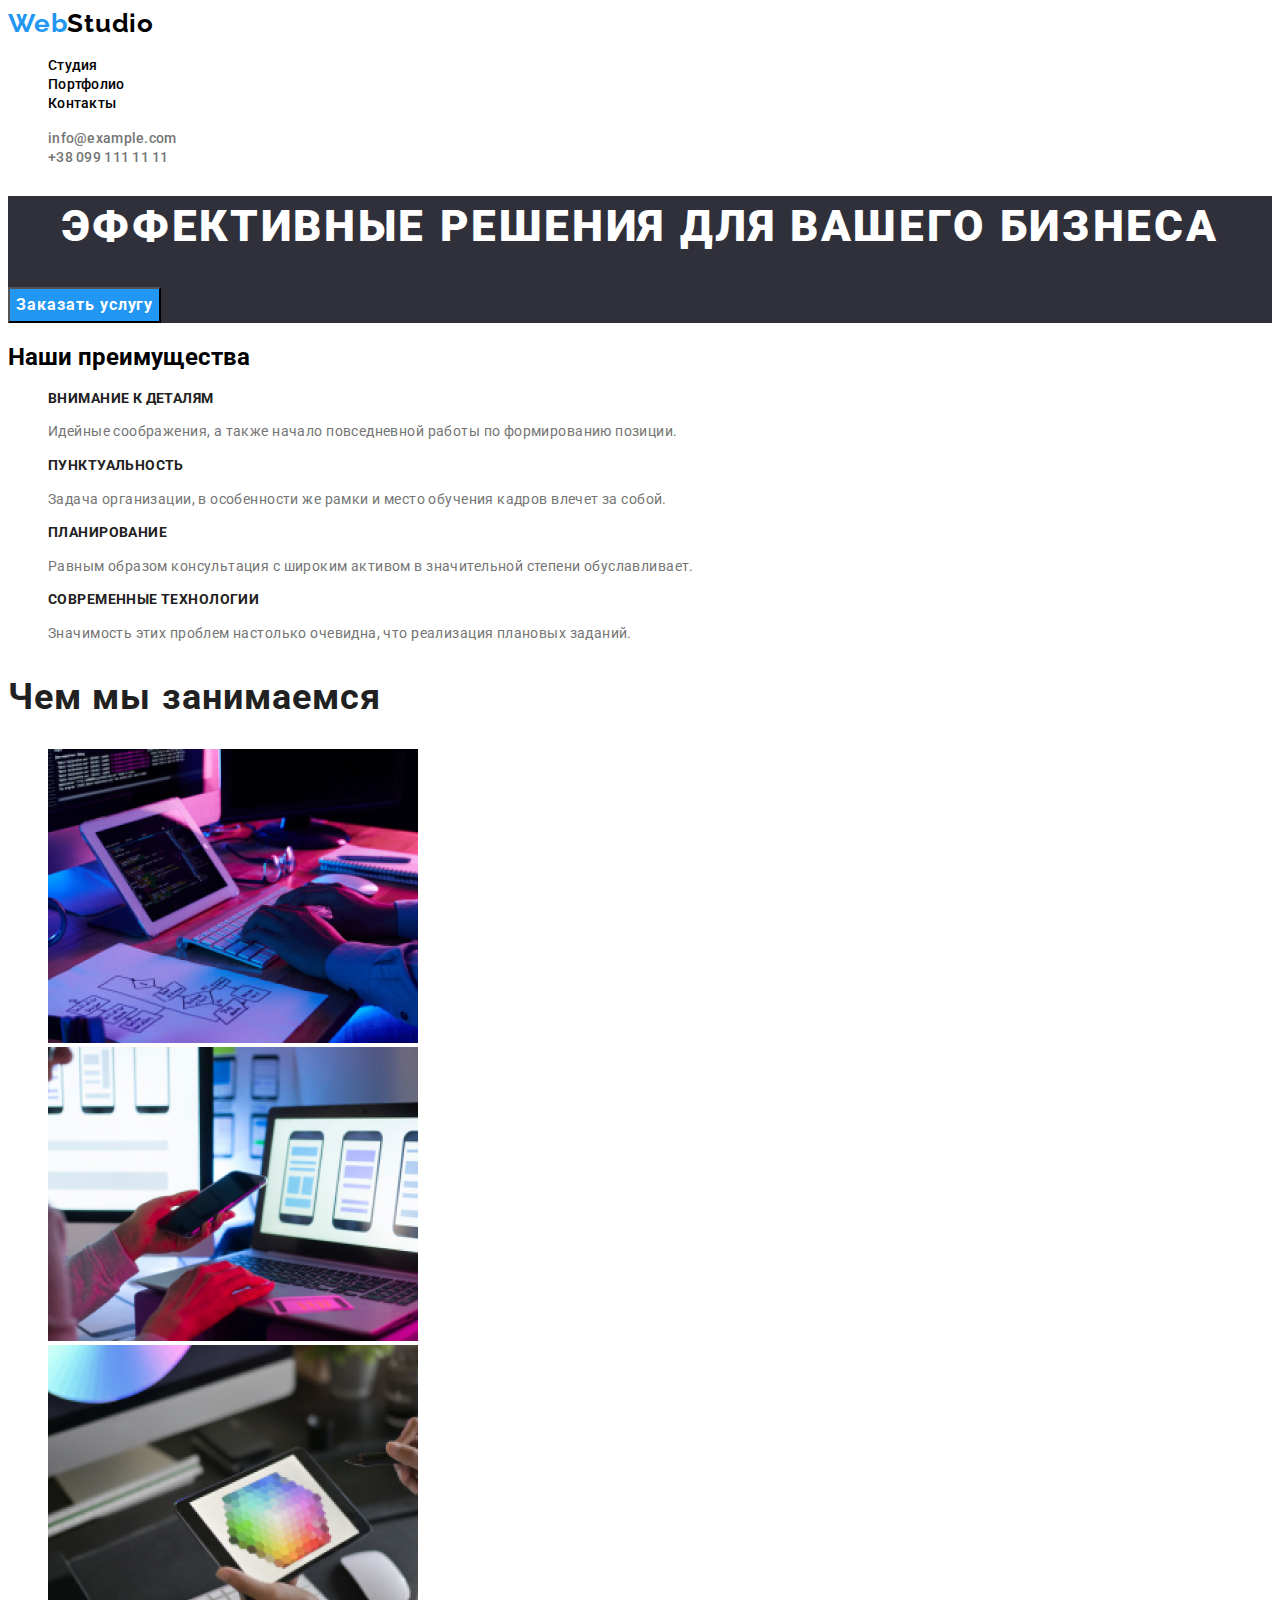
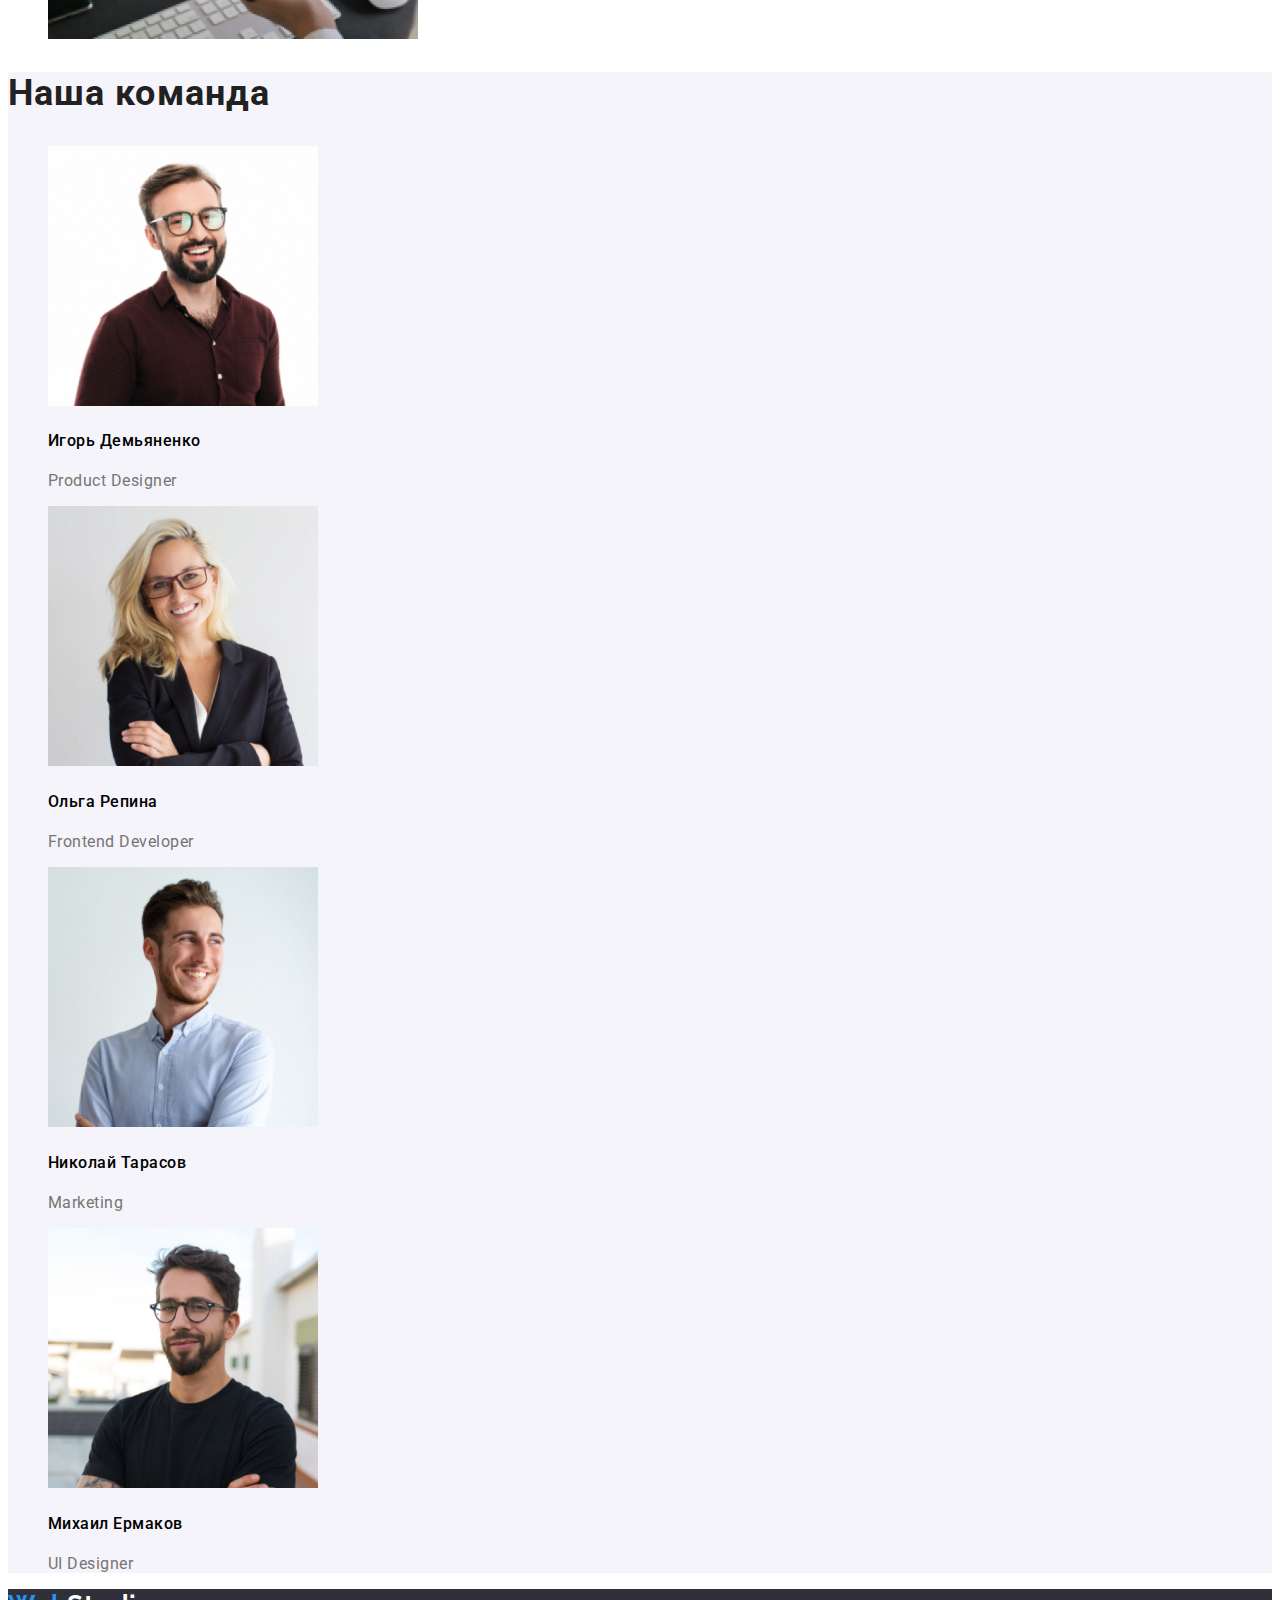
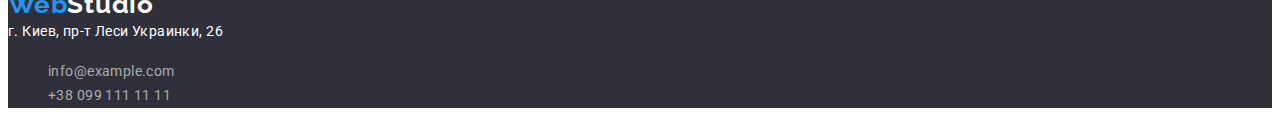
==== index.html @ 36c5eaf5 "Копирует файлы" ====
<!DOCTYPE html>
<html lang="ru">
  <head>
    <meta charset="UTF-8" />
    <meta name="viewport" content="width=device-width, initial-scale=1.0" />
    <title>WebStudio</title>
    <link href="https://fonts.googleapis.com/css2?family=Raleway:wght@700&family=Roboto:wght@400;500;700;900&display=swap" rel="stylesheet" />
    <link href="./css/styles.css" rel="stylesheet" />
  </head>
  <body>
    <header class="header">
      <nav class="nav">
        <a href="./index.html" class="logolink wite-background"><span class="logo-web">Web</span>Studio</a>
        <ul class="list">
          <li>
            <a href="./index.html" class="link nav-link">Студия</a>
          </li>
          <li>
            <a href="./portfolio.html" class="link nav-link">Портфолио</a>
          </li>
          <li>
            <a href="./index.html" class="link nav-link">Контакты</a>
          </li>
        </ul>
      </nav>
      <ul class="list">
        <li><a href="mailto:info@example.com" class="link contact-link">info@example.com</a></li>
        <li><a href="tel:+380991111111" class="link contact-link">+38 099 111 11 11</a></li>
      </ul>
    </header>
    <main>
      <!--Герой-->
      <section class="hero">
        <h1 class="hero-title">Эффективные решения для вашего бизнеса</h1>
        <button class="hero-button">Заказать услугу</button>
      </section>
      <!--Наши преимущества-->
      <section class="advantage">
        <h2>Наши преимущества</h2>
        <ul class="list">
          <li>
            <h3 class="advantage-title">Внимание к деталям</h3>
            <p class="advantage-text">Идейные соображения, а также начало повседневной работы по формированию позиции.</p>
          </li>
          <li>
            <h3 class="advantage-title">Пунктуальность</h3>
            <p class="advantage-text">Задача организации, в особенности же рамки и место обучения кадров влечет за собой.</p>
          </li>
          <li>
            <h3 class="advantage-title">Планирование</h3>
            <p class="advantage-text">Равным образом консультация с широким активом в значительной степени обуславливает.</p>
          </li>
          <li>
            <h3 class="advantage-title">Современные технологии</h3>
            <p class="advantage-text">Значимость этих проблем настолько очевидна, что реализация плановых заданий.</p>
          </li>
        </ul>
      </section>
      <!--Чем мы занимаемся-->
      <section class="our-work">
        <h2 class="our-work-title">Чем мы занимаемся</h2>
        <ul class="list">
          <li>
            <img src="./images/1.jpg" alt="Разрабатывают веб дизан для компьютеров" width="370" height="294" />
          </li>
          <li>
            <img src="./images/2.jpg" alt="Разрабатывают веб дизан для мобильных" width="370" height="294" />
          </li>
          <li>
            <img src="./images/3.jpg" alt="Разрабатывают веб дизан для планшетов" width="370" height="294" />
          </li>
        </ul>
      </section>
      <!--Наша команда-->
      <section class="team">
        <h2 class="team-title">Наша команда</h2>
        <ul class="list">
          <li>
            <img src="./images/21.jpg" alt="фото Игоря Демьяненко" width="270" height="260" />
            <h4 class="team-member">Игорь Демьяненко</h4>
            <p class="profession">Product Designer</p>
          </li>
          <li>
            <img src="./images/22.jpg" alt="фото Ольги Репиной" width="270" height="260" />
            <h4 class="team-member">Ольга Репина</h4>
            <p class="profession">Frontend Developer</p>
          </li>
          <li>
            <img src="./images/23.jpg" alt="фото Николая Тарасова" width="270" height="260" />
            <h4 class="team-member">Николай Тарасов</h4>
            <p class="profession">Marketing</p>
          </li>
          <li>
            <img src="./images/24.jpg" alt="фото Михаила Ермакова" width="270" height="260" />
            <h4 class="team-member">Михаил Ермаков</h4>
            <p class="profession">UI Designer</p>
          </li>
        </ul>
      </section>
    </main>
    <footer class="footer">
      <a href="./index.html" class="logolink black-background"><span class="logo-web">Web</span>Studio</a>
      <address class="adress">г. Киев, пр-т Леси Украинки, 26</address>
      <ul class="list">
        <li><a href="mailto:info@example.com" class="mail link">info@example.com</a></li>
        <li><a href="tel:+380991111111" class="phone link">+38 099 111 11 11</a></li>
      </ul>
    </footer>
  </body>
</html>
---- css/styles.css ----
/*
Основной текст цвет p #757575
Цвет заголовков серый h  #212121 
Цвет в футтере rgba(255, 255, 255, 0.6) , белый #FFFFFF;
Голубой #2196F3
Черный #000000
color: var(--xxx-text-color)
line-height = (line-height / font-size);

элемент кнопка и адресс имеют каакие-то свои стили?
*/

:root {
  --main-text-color: #757575;
  --heading-text-color: #212121;
  --footer-contacts-color: rgba(255, 255, 255, 0.6);
  --white-color: #ffffff;
  --black-color: #000000;
  --blue-color: #2196f3;
}

body {
  font-family: "Roboto", sans-serif;
  background-color: var(--white-color);
  font-style: normal;
}

.logolink {
  color: var(--black-color);
  font-family: "Raleway", sans-serif;
  font-weight: 700;
  font-size: 26px;
  line-height: 1.2;
  letter-spacing: 0.03em;
  text-decoration: none;
}

.black-background {
  color: var(--white-color);
}

.logo-web {
  color: var(--blue-color);
}

.link {
  text-decoration: none;
}

.nav-link {
  font-size: 14px;
  color: var(--black-color);
  font-weight: 500;
  line-height: 1.1;
  letter-spacing: 0.02em;
}

.nav-link:hover,
.nav-link:focus {
  color: var(--blue-color);
}

.list {
  list-style: none;
}

.contact-link {
  font-size: 14px;
  font-weight: 500;
  line-height: 1.1;
  letter-spacing: 0.02em;
  color: var(--main-text-color);
}

.contact-link:hover,
.contact-link:focus {
  color: var(--blue-color);
}
.hero-title {
  font-weight: 900;
  font-size: 44px;
  line-height: 1.4;
  color: var(--white-color);
  text-align: center;
  letter-spacing: 0.06em;
  text-transform: uppercase;
}
.hero {
  background-color: #2f303a;
}

.hero-button {
  font-family: "Roboto", sans-serif;
  color: var(--white-color);
  background-color: var(--blue-color);
  font-weight: 700;
  font-size: 16px;
  line-height: 1.9;
  text-align: center;
  letter-spacing: 0.06em;
}

.advantage-title {
  color: var(--heading-text-color);
  font-weight: 700;
  font-size: 14px;
  line-height: 1.1;
  letter-spacing: 0.03em;
  text-transform: uppercase;
}

.advantage-text {
  font-weight: 400;
  color: var(--main-text-color);
  font-size: 14px;
  line-height: 1.7;
  letter-spacing: 0.03em;
}

.our-work-title,
.team-title {
  color: var(--heading-text-color);
  font-weight: 700;
  font-size: 36px;
  line-height: 1.2;
  letter-spacing: 0.03em;
}

.team {
  background-color: #f5f4fa;
}

.team-member {
  color: var(--black-color);
  font-weight: 500;
  font-size: 16px;
  line-height: 1.2;
  letter-spacing: 0.03em;
}
.profession {
  color: var(--main-text-color);
  font-weight: 400;
  font-size: 16px;
  line-height: 1.2;
  letter-spacing: 0.03em;
}

.footer {
  background-color: #2f303a;
}

.adress {
  color: var(--white-color);
  font-weight: 400;
  font-size: 14px;
  line-height: 1.7;
  letter-spacing: 0.03em;
  font-style: normal;
}

.mail,
.phone {
  color: var(--footer-contacts-color);
  font-weight: 400;
  font-size: 14px;
  line-height: 1.7;
  letter-spacing: 0.03em;
}

.categories-button {
  font-family: "Roboto", sans-serif;
  font-weight: 500;
  font-size: 16px;
  line-height: 1.6;
  letter-spacing: 0.03em;
  color: var(--heading-text-color);
  background-color: #f5f4fa;
}
.categories-button:hover,
.categories-button:focus {
  color: var(--white-color);
  background-color: var(--blue-color);
}

.category-title {
  color: var(--heading-text-color);
  font-weight: 700;
  font-size: 18px;
  line-height: 2;
  letter-spacing: 0.06em;
}

.category {
  color: var(--main-text-color);
  font-weight: 400;
  font-size: 16px;
  line-height: 1.8;
  letter-spacing: 0.03em;
}
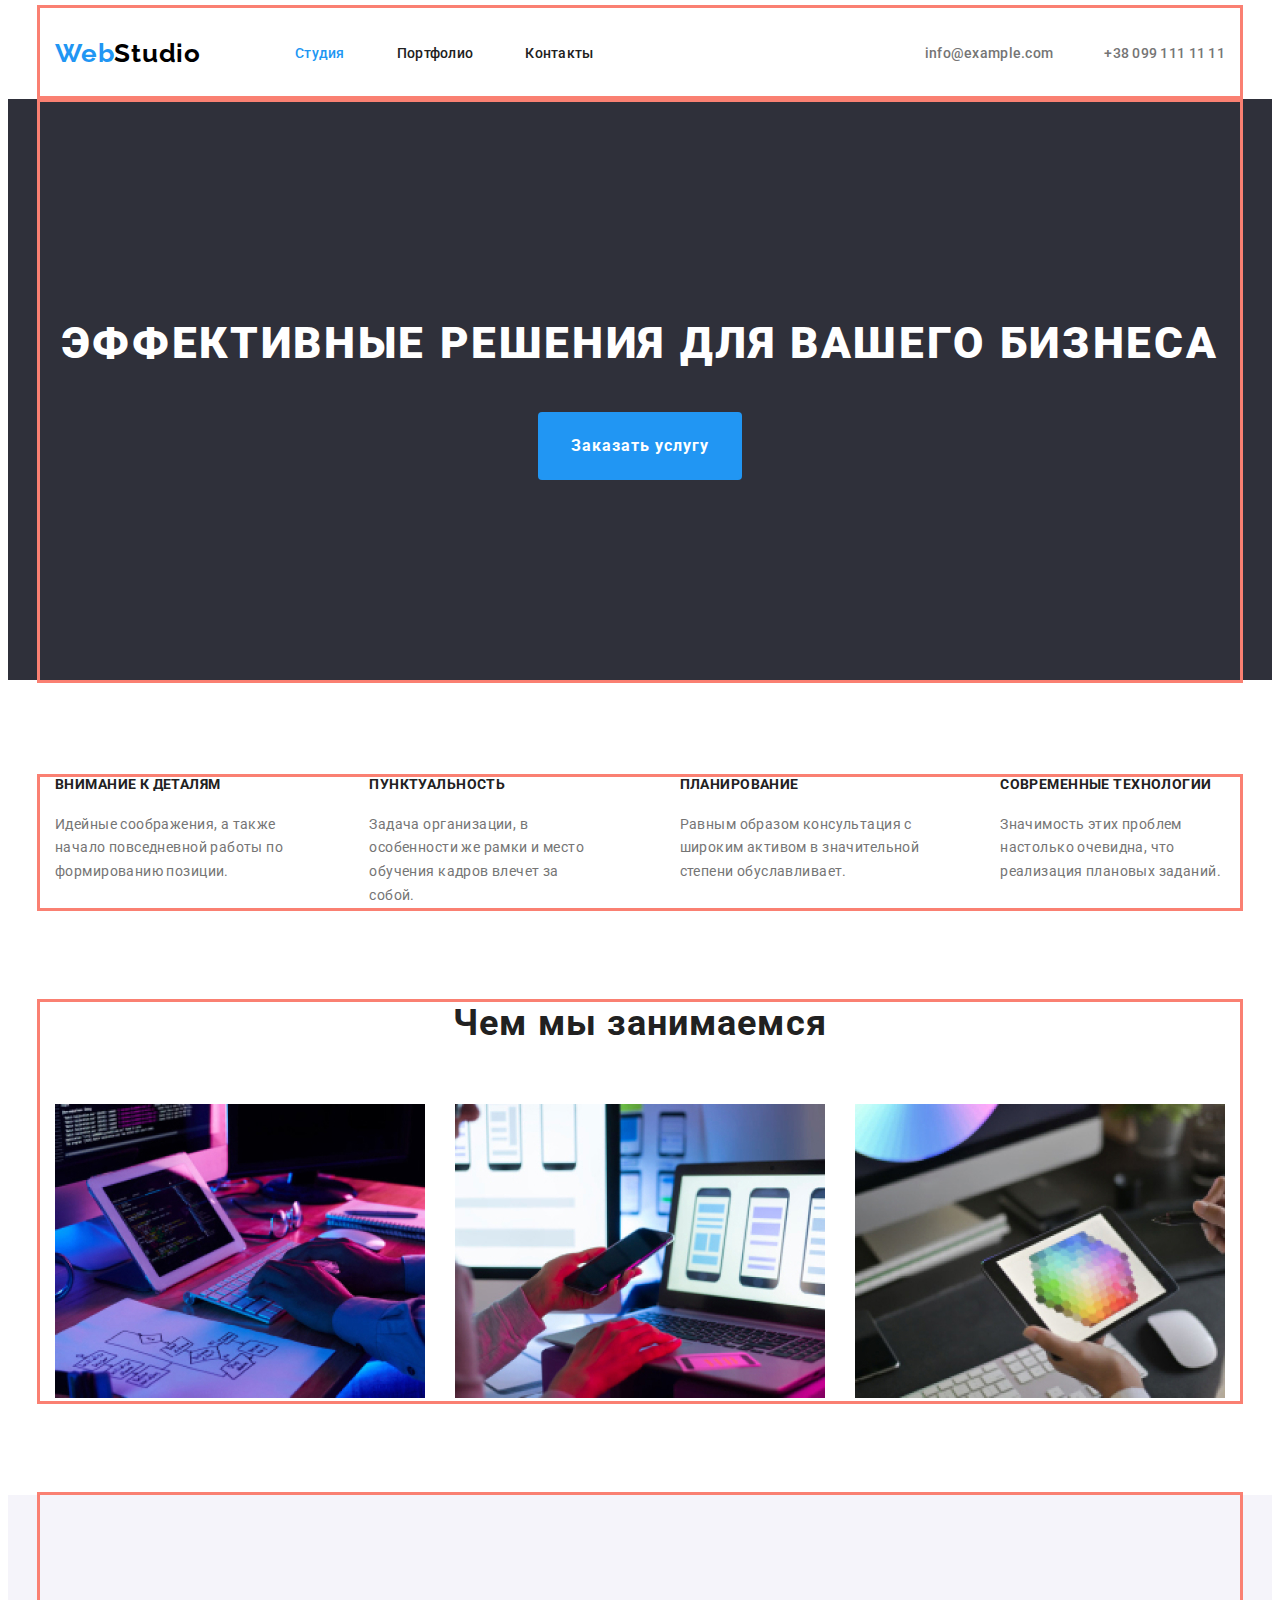
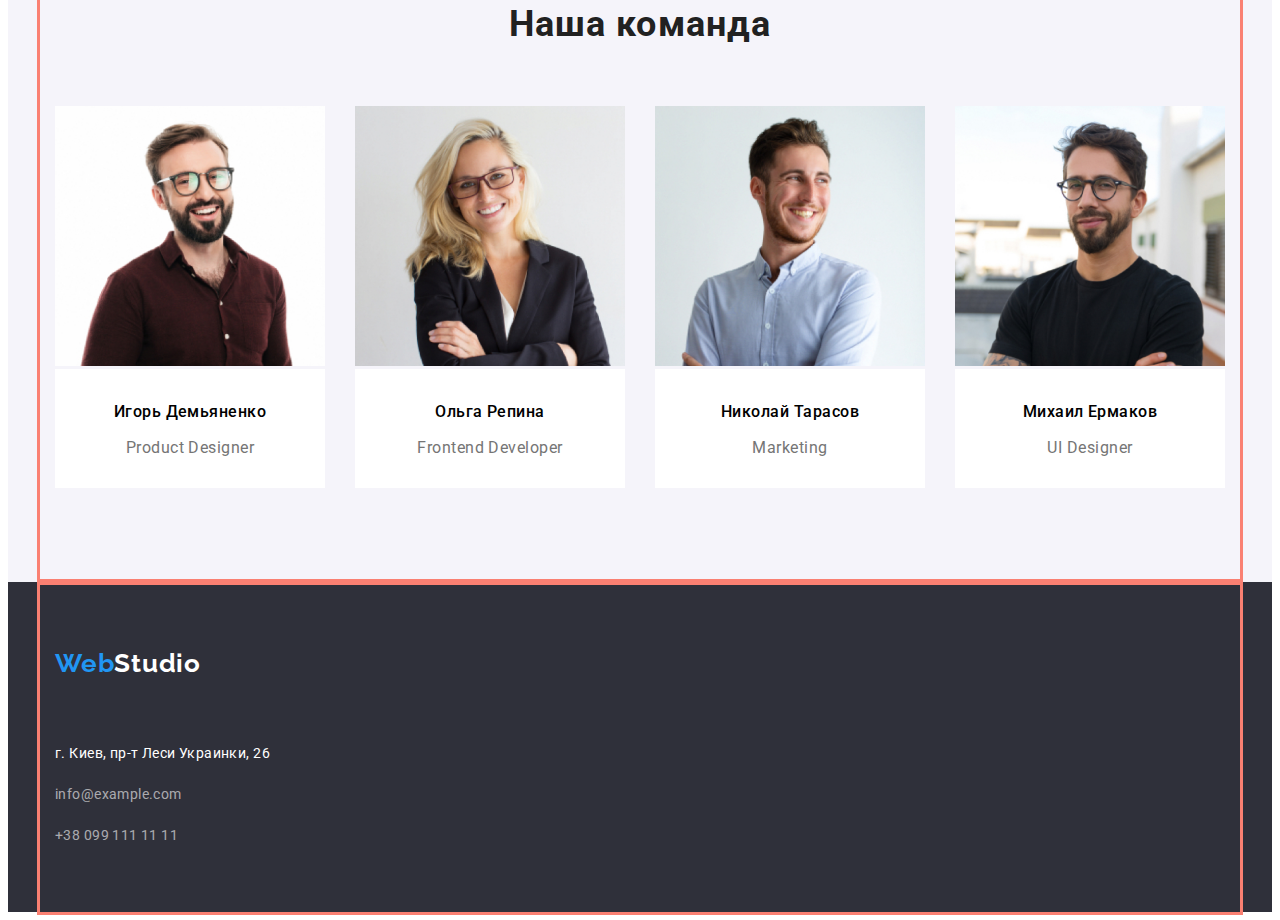
==== commit af1d3fa0: "Редактирует внешний вид" ====
--- a/index.html
+++ b/index.html
@@ -9,102 +9,117 @@
   </head>
   <body>
     <header class="header">
-      <nav class="nav">
+      <nav class="container main-nav">
         <a href="./index.html" class="logolink wite-background"><span class="logo-web">Web</span>Studio</a>
-        <ul class="list">
-          <li>
-            <a href="./index.html" class="link nav-link">Студия</a>
+        <ul class="nav-list list">
+          <li class="nav-link-list">
+            <a href="./index.html" class="link nav-link current">Студия</a>
           </li>
-          <li>
+          <li class="nav-link-list">
             <a href="./portfolio.html" class="link nav-link">Портфолио</a>
           </li>
-          <li>
+          <li class="nav-link-list">
             <a href="./index.html" class="link nav-link">Контакты</a>
           </li>
         </ul>
+
+        <ul class="contact list">
+          <li class="contact-nav"><a href="mailto:info@example.com" class="link contact-link">info@example.com</a></li>
+          <li class="contact-nav"><a href="tel:+380991111111" class="link contact-link">+38 099 111 11 11</a></li>
+        </ul>
       </nav>
-      <ul class="list">
-        <li><a href="mailto:info@example.com" class="link contact-link">info@example.com</a></li>
-        <li><a href="tel:+380991111111" class="link contact-link">+38 099 111 11 11</a></li>
-      </ul>
     </header>
+
     <main>
       <!--Герой-->
       <section class="hero">
-        <h1 class="hero-title">Эффективные решения для вашего бизнеса</h1>
-        <button class="hero-button">Заказать услугу</button>
+        <div class="container">
+          <h1 class="hero-title">Эффективные решения для вашего бизнеса</h1>
+          <button class="hero-button">Заказать услугу</button>
+        </div>
       </section>
+
       <!--Наши преимущества-->
+
       <section class="advantage">
-        <h2>Наши преимущества</h2>
-        <ul class="list">
-          <li>
-            <h3 class="advantage-title">Внимание к деталям</h3>
-            <p class="advantage-text">Идейные соображения, а также начало повседневной работы по формированию позиции.</p>
-          </li>
-          <li>
-            <h3 class="advantage-title">Пунктуальность</h3>
-            <p class="advantage-text">Задача организации, в особенности же рамки и место обучения кадров влечет за собой.</p>
-          </li>
-          <li>
-            <h3 class="advantage-title">Планирование</h3>
-            <p class="advantage-text">Равным образом консультация с широким активом в значительной степени обуславливает.</p>
-          </li>
-          <li>
-            <h3 class="advantage-title">Современные технологии</h3>
-            <p class="advantage-text">Значимость этих проблем настолько очевидна, что реализация плановых заданий.</p>
-          </li>
-        </ul>
+        <div class="container">
+          <h2 class="hidden">Наши преимущества</h2>
+          <ul class="list list-advantages">
+            <li class="li-advantages">
+              <h3 class="advantage-title">Внимание к деталям</h3>
+              <p class="advantage-text">Идейные соображения, а также начало повседневной работы по формированию позиции.</p>
+            </li>
+            <li class="li-advantages">
+              <h3 class="advantage-title">Пунктуальность</h3>
+              <p class="advantage-text">Задача организации, в особенности же рамки и место обучения кадров влечет за собой.</p>
+            </li>
+            <li class="li-advantages">
+              <h3 class="advantage-title">Планирование</h3>
+              <p class="advantage-text">Равным образом консультация с широким активом в значительной степени обуславливает.</p>
+            </li>
+            <li class="li-advantages">
+              <h3 class="advantage-title">Современные технологии</h3>
+              <p class="advantage-text">Значимость этих проблем настолько очевидна, что реализация плановых заданий.</p>
+            </li>
+          </ul>
+        </div>
       </section>
+
       <!--Чем мы занимаемся-->
       <section class="our-work">
-        <h2 class="our-work-title">Чем мы занимаемся</h2>
-        <ul class="list">
-          <li>
-            <img src="./images/1.jpg" alt="Разрабатывают веб дизан для компьютеров" width="370" height="294" />
-          </li>
-          <li>
-            <img src="./images/2.jpg" alt="Разрабатывают веб дизан для мобильных" width="370" height="294" />
-          </li>
-          <li>
-            <img src="./images/3.jpg" alt="Разрабатывают веб дизан для планшетов" width="370" height="294" />
-          </li>
-        </ul>
+        <div class="container">
+          <h2 class="our-work-title">Чем мы занимаемся</h2>
+          <ul class="list our-work-list">
+            <li class="work-examples">
+              <img src="./images/1.jpg" alt="Разрабатывают веб дизан для компьютеров" width="370" height="294" />
+            </li>
+            <li class="work-examples">
+              <img src="./images/2.jpg" alt="Разрабатывают веб дизан для мобильных" width="370" height="294" />
+            </li>
+            <li class="work-examples">
+              <img src="./images/3.jpg" alt="Разрабатывают веб дизан для планшетов" width="370" height="294" />
+            </li>
+          </ul>
+        </div>
       </section>
       <!--Наша команда-->
       <section class="team">
-        <h2 class="team-title">Наша команда</h2>
-        <ul class="list">
-          <li>
-            <img src="./images/21.jpg" alt="фото Игоря Демьяненко" width="270" height="260" />
-            <h4 class="team-member">Игорь Демьяненко</h4>
-            <p class="profession">Product Designer</p>
-          </li>
-          <li>
-            <img src="./images/22.jpg" alt="фото Ольги Репиной" width="270" height="260" />
-            <h4 class="team-member">Ольга Репина</h4>
-            <p class="profession">Frontend Developer</p>
-          </li>
-          <li>
-            <img src="./images/23.jpg" alt="фото Николая Тарасова" width="270" height="260" />
-            <h4 class="team-member">Николай Тарасов</h4>
-            <p class="profession">Marketing</p>
-          </li>
-          <li>
-            <img src="./images/24.jpg" alt="фото Михаила Ермакова" width="270" height="260" />
-            <h4 class="team-member">Михаил Ермаков</h4>
-            <p class="profession">UI Designer</p>
-          </li>
-        </ul>
+        <div class="container">
+          <h2 class="team-title">Наша команда</h2>
+          <ul class="list workers">
+            <li class="workers-images">
+              <img src="./images/21.jpg" alt="фото Игоря Демьяненко" width="270" height="260" />
+              <h4 class="team-member">Игорь Демьяненко</h4>
+              <p class="profession">Product Designer</p>
+            </li>
+            <li class="workers-images">
+              <img src="./images/22.jpg" alt="фото Ольги Репиной" width="270" height="260" />
+              <h4 class="team-member">Ольга Репина</h4>
+              <p class="profession">Frontend Developer</p>
+            </li>
+            <li class="workers-images">
+              <img src="./images/23.jpg" alt="фото Николая Тарасова" width="270" height="260" />
+              <h4 class="team-member">Николай Тарасов</h4>
+              <p class="profession">Marketing</p>
+            </li>
+            <li class="workers-images">
+              <img src="./images/24.jpg" alt="фото Михаила Ермакова" width="270" height="260" />
+              <h4 class="team-member">Михаил Ермаков</h4>
+              <p class="profession">UI Designer</p>
+            </li>
+          </ul>
+        </div>
       </section>
     </main>
     <footer class="footer">
-      <a href="./index.html" class="logolink black-background"><span class="logo-web">Web</span>Studio</a>
-      <address class="adress">г. Киев, пр-т Леси Украинки, 26</address>
-      <ul class="list">
-        <li><a href="mailto:info@example.com" class="mail link">info@example.com</a></li>
-        <li><a href="tel:+380991111111" class="phone link">+38 099 111 11 11</a></li>
-      </ul>
+      <div class="container">
+        <a href="./index.html" class="logolink black-background"><span class="logo-web">Web</span>Studio</a>
+        <address class="adress">г. Киев, пр-т Леси Украинки, 26</address>
+        <ul class="list list-footer">
+          <li><a href="mailto:info@example.com" class="mail link">info@example.com</a></li>
+          <li><a href="tel:+380991111111" class="phone link">+38 099 111 11 11</a></li>
+        </ul>
+      </div>
     </footer>
   </body>
 </html>
--- a/css/styles.css
+++ b/css/styles.css
@@ -7,7 +7,8 @@
 color: var(--xxx-text-color)
 line-height = (line-height / font-size);
 
-элемент кнопка и адресс имеют каакие-то свои стили?
+
+.hero : почему при указании размеров (ширина высота) все сбивается? 
 */
 
 :root {
@@ -25,7 +26,12 @@
   font-style: normal;
 }
 
+/*Логотип*/
+
 .logolink {
+  padding-top: 30px;
+  padding-bottom: 30px;
+
   color: var(--black-color);
   font-family: "Raleway", sans-serif;
   font-weight: 700;
@@ -35,24 +41,58 @@
   text-decoration: none;
 }
 
-.black-background {
-  color: var(--white-color);
-}
-
 .logo-web {
   color: var(--blue-color);
 }
 
+.wite-background {
+  margin-right: 94px;
+}
+
 .link {
   text-decoration: none;
 }
 
-.nav-link {
+.container {
+  width: 1170px;
+  padding-right: 15px;
+  padding-left: 15px;
+  margin-left: auto;
+  margin-right: auto;
+  outline: solid salmon 3px;
+}
+
+.nav-list {
+  display: flex;
+  margin: 0;
+  padding: 0;
+}
+
+.contact {
+  display: flex;
+}
+
+.list {
   font-size: 14px;
   color: var(--black-color);
   font-weight: 500;
   line-height: 1.1;
   letter-spacing: 0.02em;
+  list-style: none;
+}
+
+.nav-link {
+  color: var(--heading-text-color);
+  padding-top: 35px;
+  padding-bottom: 35px;
+}
+
+.current {
+  color: var(--blue-color);
+}
+
+.nav-link-list:not(:last-child) {
+  margin-right: 52px;
 }
 
 .nav-link:hover,
@@ -60,11 +100,25 @@
   color: var(--blue-color);
 }
 
-.list {
-  list-style: none;
+.contact {
+  display: flex;
+  padding: 0;
+  margin-left: auto;
+}
+
+.main-nav {
+  display: flex;
+  align-items: center;
+}
+
+.contact-nav:not(:last-child) {
+  margin-right: 51px;
 }
 
 .contact-link {
+  padding-top: 35px;
+  padding-bottom: 35px;
+
   font-size: 14px;
   font-weight: 500;
   line-height: 1.1;
@@ -76,20 +130,29 @@
 .contact-link:focus {
   color: var(--blue-color);
 }
+
 .hero-title {
+  padding-top: 214px;
+  margin-top: 0;
+  margin-bottom: 37px;
   font-weight: 900;
   font-size: 44px;
   line-height: 1.4;
   color: var(--white-color);
-  text-align: center;
   letter-spacing: 0.06em;
   text-transform: uppercase;
 }
+
 .hero {
+  margin-bottom: 97px;
+  text-align: center;
+
   background-color: #2f303a;
 }
 
 .hero-button {
+  padding: 19px 33px;
+  margin-bottom: 200px;
   font-family: "Roboto", sans-serif;
   color: var(--white-color);
   background-color: var(--blue-color);
@@ -98,9 +161,30 @@
   line-height: 1.9;
   text-align: center;
   letter-spacing: 0.06em;
+  border: 1px;
+  border-radius: 4px;
+  border-color: var(--blue-color);
+  min-width: 120px;
+}
+
+.hidden {
+  display: none;
+}
+
+.li-advantages:not(:last-child) {
+  margin-right: 72px;
+}
+
+.list-advantages {
+  display: flex;
+  margin-bottom: 94px;
+  margin-top: 0;
+  padding-left: 0;
 }
 
 .advantage-title {
+  margin-top: 0;
+  margin-bottom: 20px;
   color: var(--heading-text-color);
   font-weight: 700;
   font-size: 14px;
@@ -110,15 +194,29 @@
 }
 
 .advantage-text {
+  margin: 0;
   font-weight: 400;
   color: var(--main-text-color);
   font-size: 14px;
   line-height: 1.7;
   letter-spacing: 0.03em;
+}
+
+.our-work-list {
+  display: flex;
+  text-align: center;
+  margin-top: 0;
+  padding: 0;
+  margin-bottom: 94px;
+}
+
+.work-examples:not(:last-child) {
+  margin-right: 30px;
 }
 
 .our-work-title,
 .team-title {
+  text-align: center;
   color: var(--heading-text-color);
   font-weight: 700;
   font-size: 36px;
@@ -126,40 +224,105 @@
   letter-spacing: 0.03em;
 }
 
+.our-work-title {
+  margin-top: 0;
+  margin-bottom: 59px;
+}
+
+.team-title {
+  padding-top: 108px;
+  margin-bottom: 59px;
+  margin-top: 0;
+}
+
 .team {
   background-color: #f5f4fa;
 }
 
+.workers {
+  display: flex;
+  padding-top: 0;
+  padding-right: 0;
+  padding-left: 0;
+  margin: 0;
+  padding-bottom: 94px;
+}
+
+.workers-images:not(:last-child) {
+  margin-right: 30px;
+}
+
 .team-member {
+  padding-top: 33px;
+  padding-bottom: 17px;
+  margin: 0;
+
   color: var(--black-color);
   font-weight: 500;
   font-size: 16px;
   line-height: 1.2;
   letter-spacing: 0.03em;
+  text-align: center;
 }
 .profession {
+  padding-top: 0;
+  padding-bottom: 31px;
+  margin: 0;
+
   color: var(--main-text-color);
   font-weight: 400;
   font-size: 16px;
   line-height: 1.2;
   letter-spacing: 0.03em;
+  text-align: center;
+}
+
+.team-member,
+.profession {
+  background-color: var(--white-color);
 }
 
 .footer {
   background-color: #2f303a;
+  text-align: left;
+}
+
+.black-background {
+  display: block;
+  padding-top: 66px;
+  margin-bottom: 33px;
+
+  color: var(--white-color);
 }
 
 .adress {
+  margin-bottom: 17px;
+
   color: var(--white-color);
   font-weight: 400;
   font-size: 14px;
   line-height: 1.7;
   letter-spacing: 0.03em;
   font-style: normal;
+}
+
+.list-footer {
+  padding-left: 0;
+  margin: 0;
+}
+
+.mail {
+  margin-bottom: 17px;
+}
+
+.phone {
+  padding-bottom: 64px;
 }
 
 .mail,
 .phone {
+  display: block;
+
   color: var(--footer-contacts-color);
   font-weight: 400;
   font-size: 14px;
@@ -167,7 +330,15 @@
   letter-spacing: 0.03em;
 }
 
+.categories-buttons {
+  margin-top: 94px;
+}
+
 .categories-button {
+  padding: 13px 23px;
+  margin: 0;
+  border: 0;
+
   font-family: "Roboto", sans-serif;
   font-weight: 500;
   font-size: 16px;
@@ -176,6 +347,7 @@
   color: var(--heading-text-color);
   background-color: #f5f4fa;
 }
+
 .categories-button:hover,
 .categories-button:focus {
   color: var(--white-color);
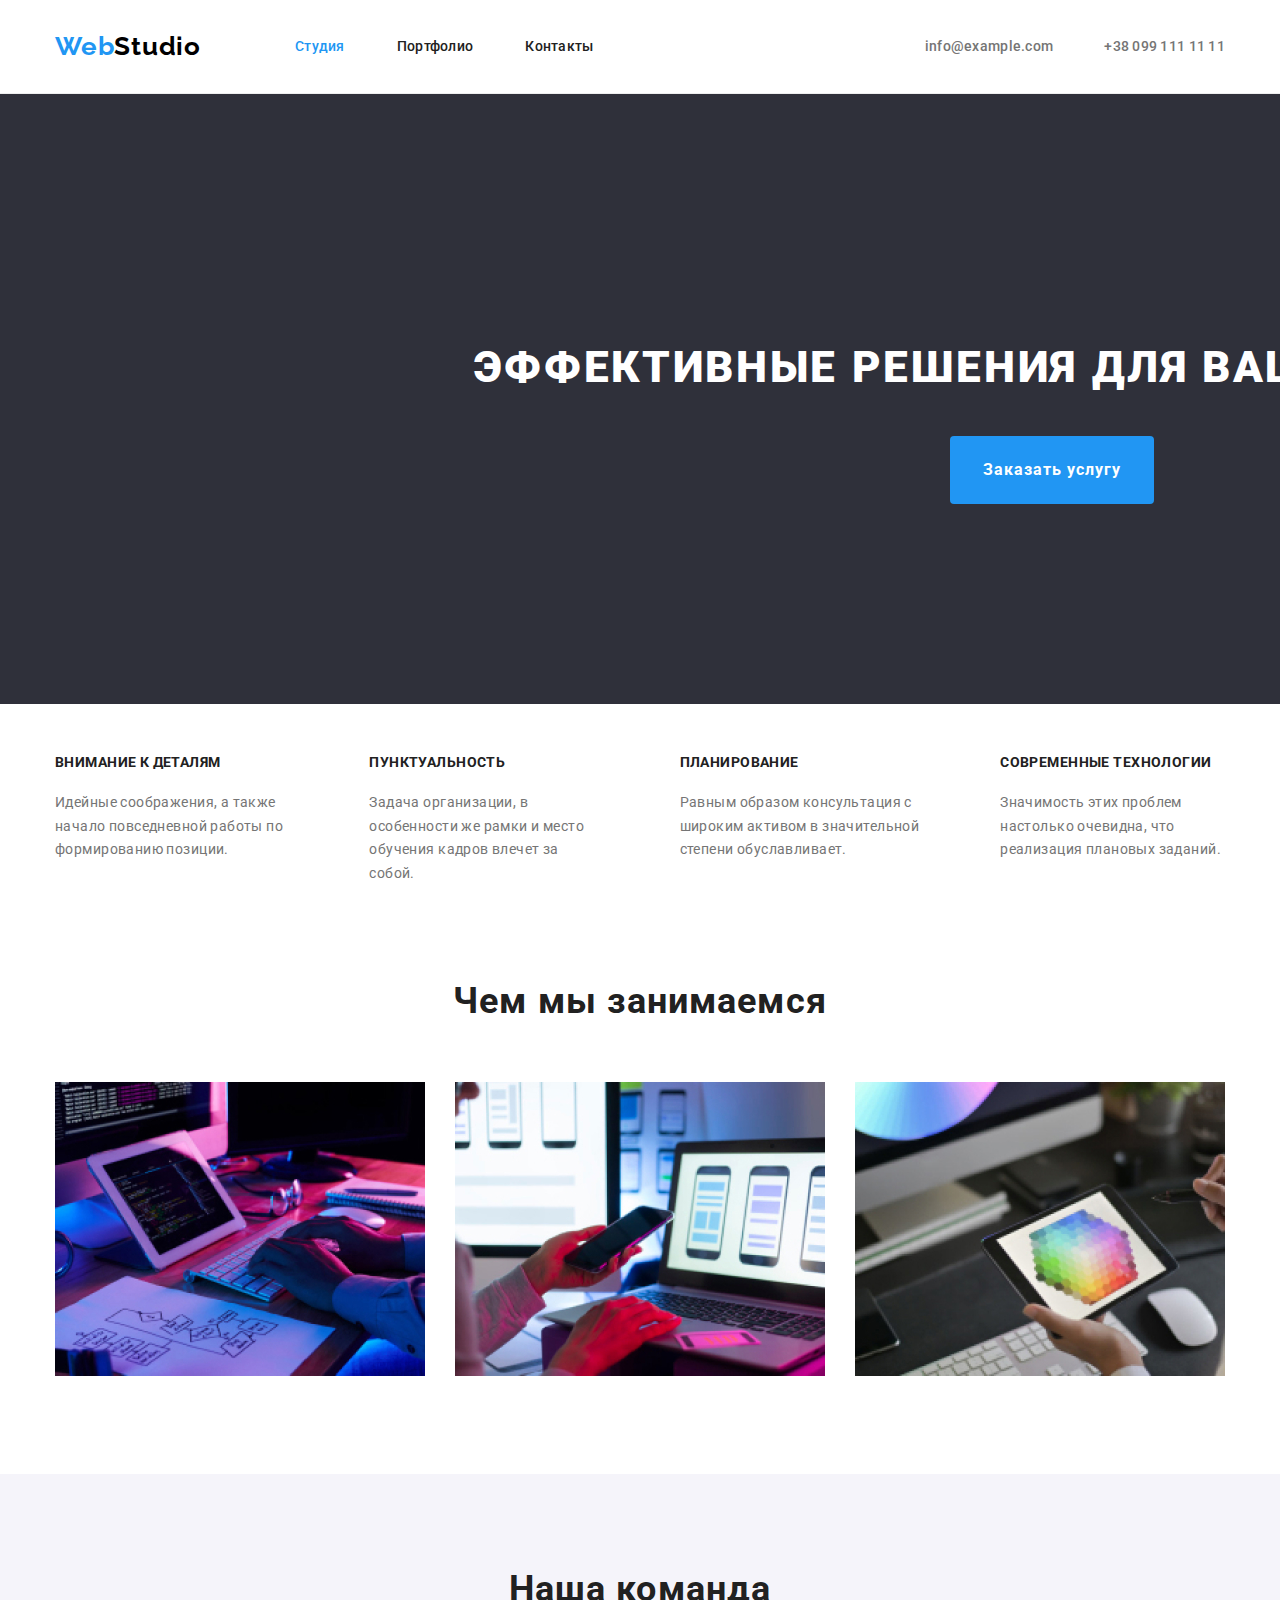
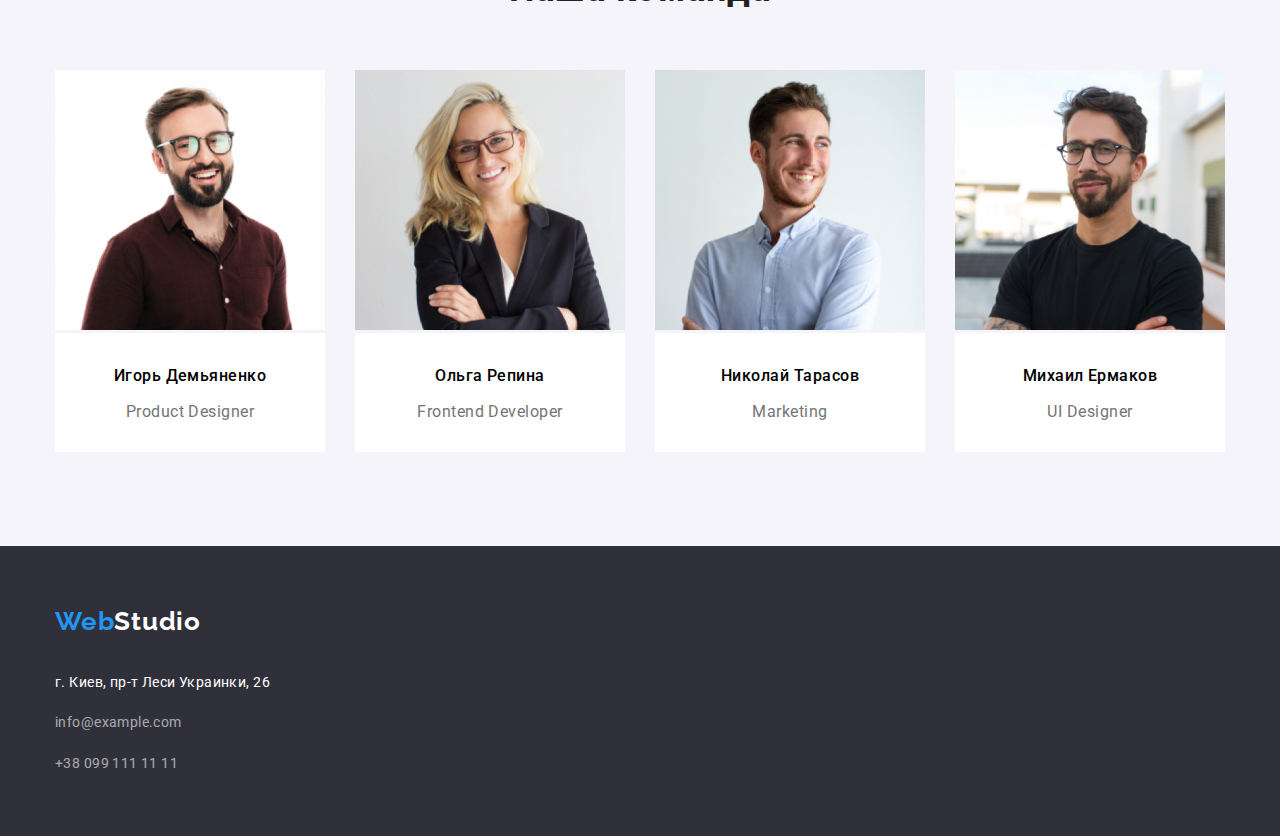
==== commit 19671db2: "Исправляет замечания ментора" ====
--- a/index.html
+++ b/index.html
@@ -4,6 +4,7 @@
     <meta charset="UTF-8" />
     <meta name="viewport" content="width=device-width, initial-scale=1.0" />
     <title>WebStudio</title>
+    <link href="https://cdnjs.cloudflare.com/ajax/libs/modern-normalize/1.0.0/modern-normalize.css" rel="stylesheet" />
     <link href="https://fonts.googleapis.com/css2?family=Raleway:wght@700&family=Roboto:wght@400;500;700;900&display=swap" rel="stylesheet" />
     <link href="./css/styles.css" rel="stylesheet" />
   </head>
--- a/css/styles.css
+++ b/css/styles.css
@@ -18,6 +18,7 @@
   --white-color: #ffffff;
   --black-color: #000000;
   --blue-color: #2196f3;
+  --border-card: #eeeeee;
 }
 
 body {
@@ -29,9 +30,6 @@
 /*Логотип*/
 
 .logolink {
-  padding-top: 30px;
-  padding-bottom: 30px;
-
   color: var(--black-color);
   font-family: "Raleway", sans-serif;
   font-weight: 700;
@@ -54,12 +52,16 @@
 }
 
 .container {
-  width: 1170px;
+  width: 1200px;
   padding-right: 15px;
   padding-left: 15px;
   margin-left: auto;
   margin-right: auto;
-  outline: solid salmon 3px;
+  /*outline: solid salmon 3px;*/
+}
+
+.header {
+  border-bottom: 1px solid var(--border-card);
 }
 
 .nav-list {
@@ -109,6 +111,8 @@
 .main-nav {
   display: flex;
   align-items: center;
+  padding-top: 25px;
+  padding-bottom: 25px;
 }
 
 .contact-nav:not(:last-child) {
@@ -132,7 +136,6 @@
 }
 
 .hero-title {
-  padding-top: 214px;
   margin-top: 0;
   margin-bottom: 37px;
   font-weight: 900;
@@ -144,7 +147,8 @@
 }
 
 .hero {
-  margin-bottom: 97px;
+  padding: 243px 452px 200px 452px;
+
   text-align: center;
 
   background-color: #2f303a;
@@ -152,7 +156,7 @@
 
 .hero-button {
   padding: 19px 33px;
-  margin-bottom: 200px;
+
   font-family: "Roboto", sans-serif;
   color: var(--white-color);
   background-color: var(--blue-color);
@@ -171,14 +175,19 @@
   display: none;
 }
 
+.advantage {
+  padding-bottom: 94px;
+  padding-top: 51px;
+}
+
 .li-advantages:not(:last-child) {
   margin-right: 72px;
 }
 
 .list-advantages {
   display: flex;
-  margin-bottom: 94px;
-  margin-top: 0;
+
+  margin: 0;
   padding-left: 0;
 }
 
@@ -202,12 +211,15 @@
   letter-spacing: 0.03em;
 }
 
+.our-work {
+  padding-bottom: 94px;
+}
+
 .our-work-list {
   display: flex;
   text-align: center;
-  margin-top: 0;
-  padding: 0;
-  margin-bottom: 94px;
+  margin: 0;
+  padding: 0;
 }
 
 .work-examples:not(:last-child) {
@@ -230,22 +242,21 @@
 }
 
 .team-title {
-  padding-top: 108px;
   margin-bottom: 59px;
   margin-top: 0;
 }
 
 .team {
   background-color: #f5f4fa;
+  padding-bottom: 94px;
+  padding-top: 94px;
 }
 
 .workers {
   display: flex;
-  padding-top: 0;
-  padding-right: 0;
-  padding-left: 0;
-  margin: 0;
-  padding-bottom: 94px;
+  padding: 0;
+
+  margin: 0;
 }
 
 .workers-images:not(:last-child) {
@@ -264,6 +275,7 @@
   letter-spacing: 0.03em;
   text-align: center;
 }
+
 .profession {
   padding-top: 0;
   padding-bottom: 31px;
@@ -283,13 +295,15 @@
 }
 
 .footer {
+  padding-top: 60px;
+  padding-bottom: 60px;
   background-color: #2f303a;
   text-align: left;
 }
 
 .black-background {
   display: block;
-  padding-top: 66px;
+
   margin-bottom: 33px;
 
   color: var(--white-color);
@@ -316,7 +330,6 @@
 }
 
 .phone {
-  padding-bottom: 64px;
 }
 
 .mail,
@@ -330,8 +343,18 @@
   letter-spacing: 0.03em;
 }
 
+.categories {
+  padding-top: 94px;
+  padding-bottom: 40px;
+}
+
 .categories-buttons {
-  margin-top: 94px;
+  margin: 0;
+  display: flex;
+
+  align-items: center;
+  justify-content: center;
+  padding: 0;
 }
 
 .categories-button {
@@ -339,6 +362,7 @@
   margin: 0;
   border: 0;
 
+  min-width: 80px;
   font-family: "Roboto", sans-serif;
   font-weight: 500;
   font-size: 16px;
@@ -346,6 +370,11 @@
   letter-spacing: 0.03em;
   color: var(--heading-text-color);
   background-color: #f5f4fa;
+  border-radius: 4px;
+}
+
+.button-list:not(:last-child) {
+  margin-right: 8px;
 }
 
 .categories-button:hover,
@@ -354,7 +383,22 @@
   background-color: var(--blue-color);
 }
 
+.our-works-images {
+  padding-bottom: 94px;
+}
+
+.portfolio-work-examples {
+  display: flex;
+  flex-wrap: wrap;
+  margin: 0;
+  padding: 0;
+}
+
 .category-title {
+  margin-top: 30px;
+  margin-bottom: 24px;
+  padding-left: 23px;
+
   color: var(--heading-text-color);
   font-weight: 700;
   font-size: 18px;
@@ -363,9 +407,27 @@
 }
 
 .category {
+  margin-bottom: 29px;
+  margin-top: 0;
+  padding-left: 23px;
+
   color: var(--main-text-color);
   font-weight: 400;
   font-size: 16px;
   line-height: 1.8;
   letter-spacing: 0.03em;
 }
+
+.example-card {
+  margin-right: 30px;
+  margin-bottom: 30px;
+  outline: 1px solid var(--border-card);
+}
+
+.example-card:nth-child(3n + 3) {
+  margin-right: 0;
+}
+
+.example-card:nth-last-child(-n + 3) {
+  margin-bottom: 0;
+}
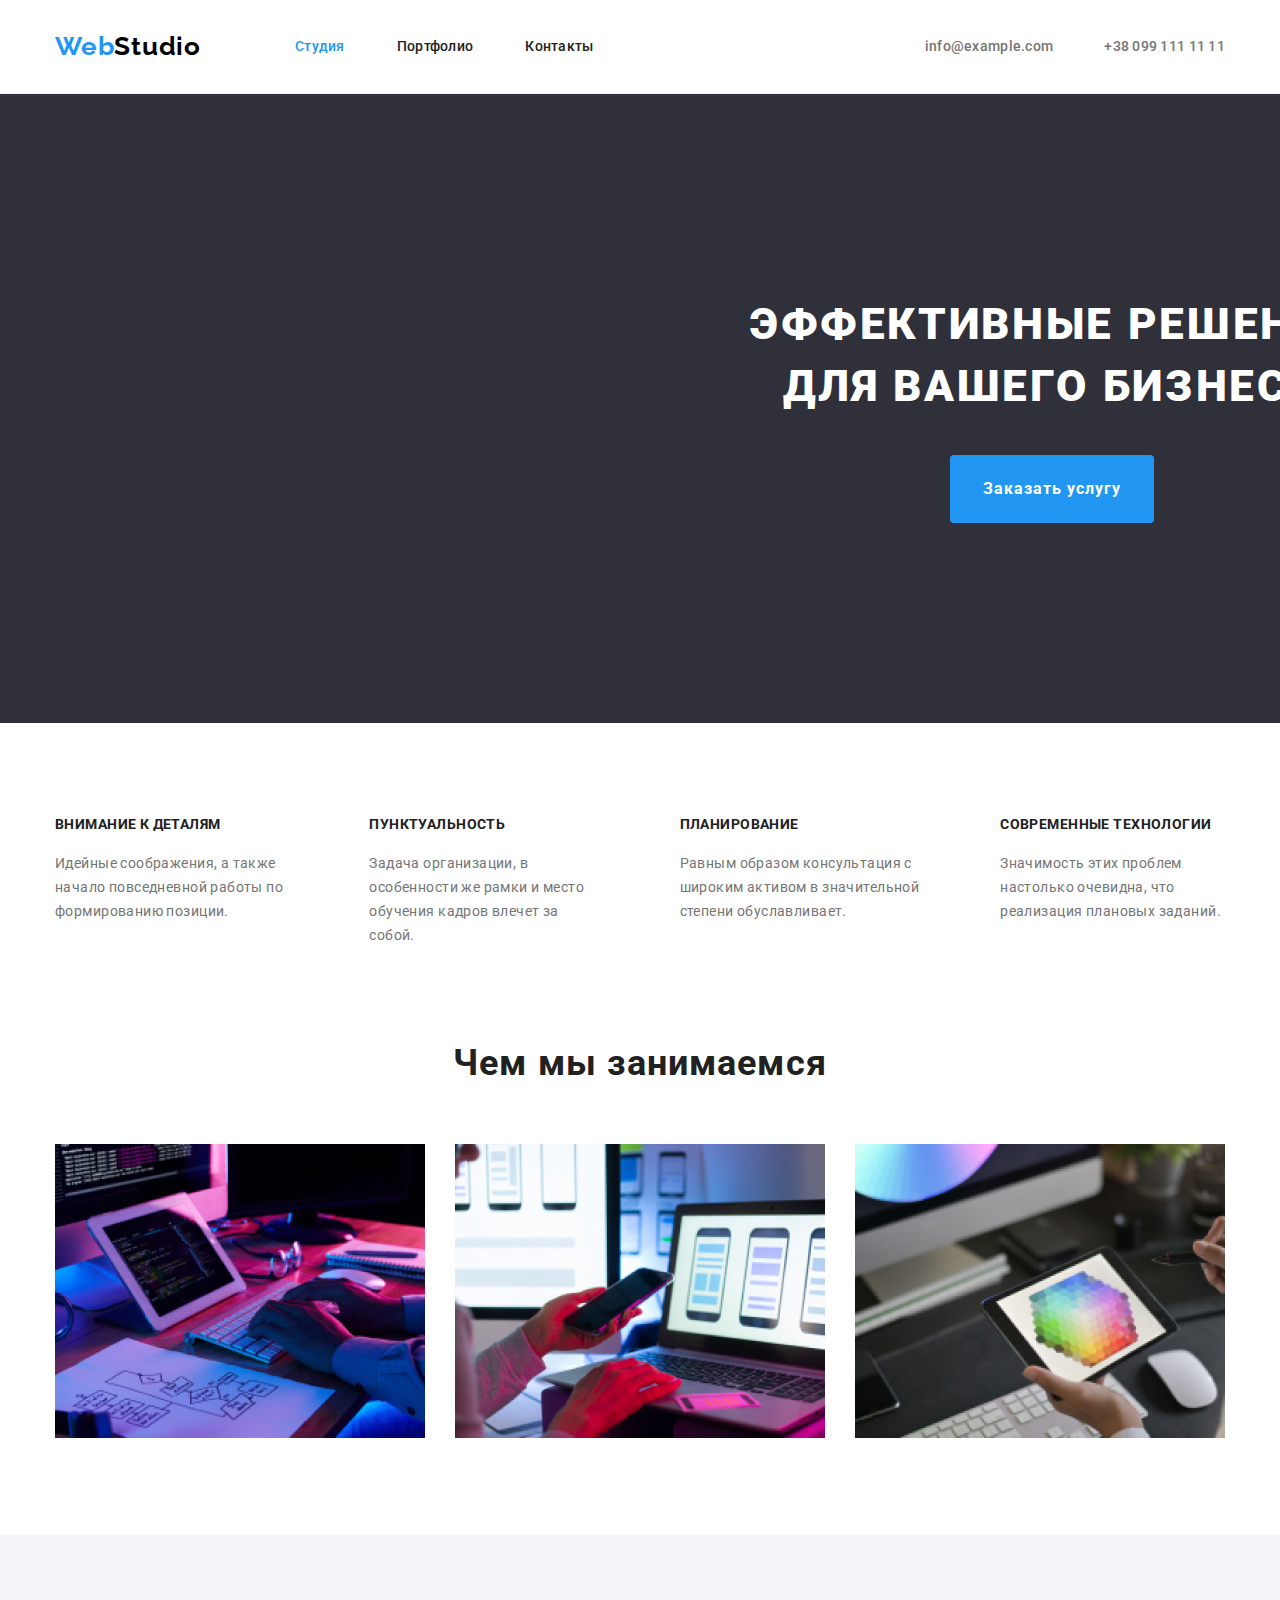
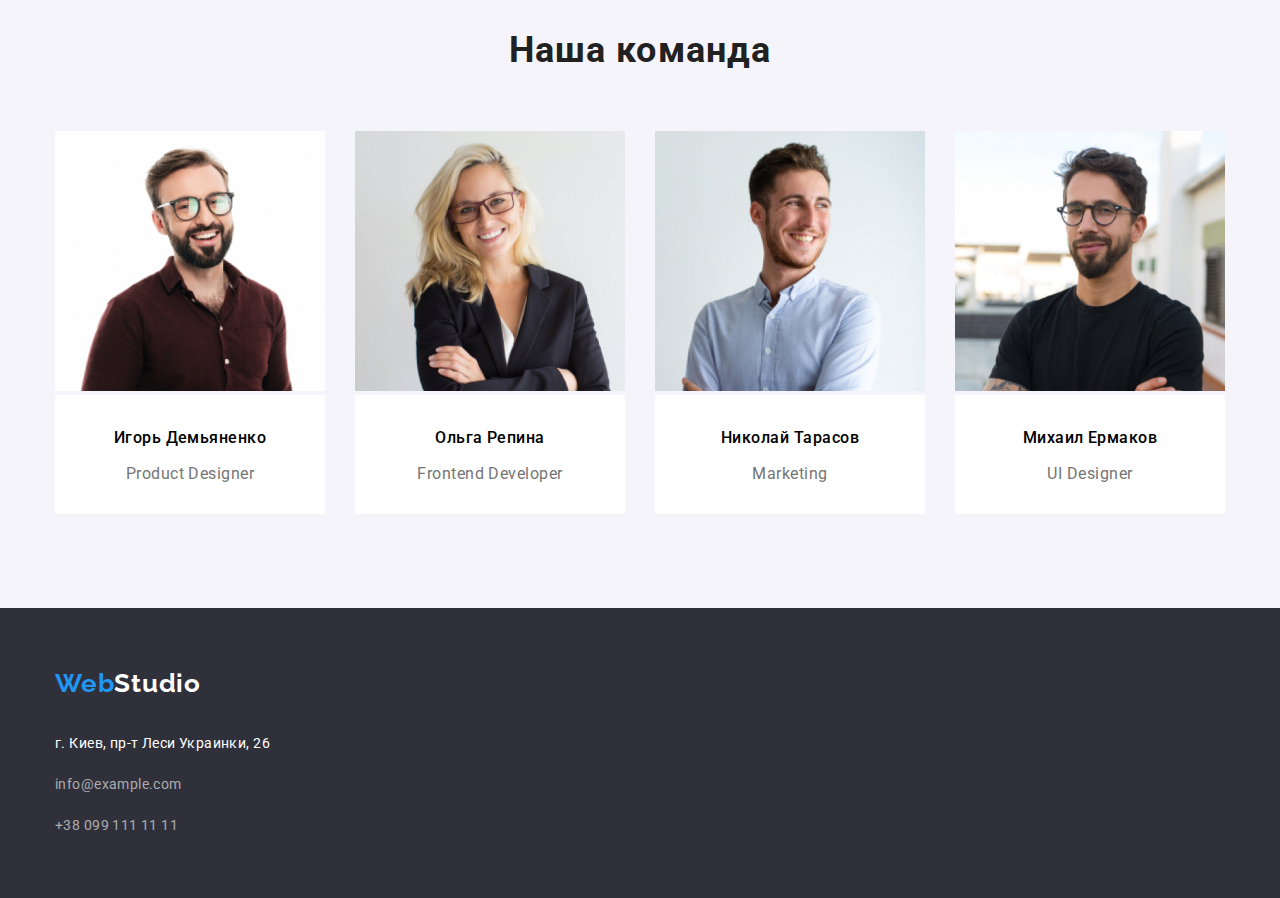
==== commit e3dc4266: "Редактирует hero" ====
--- a/index.html
+++ b/index.html
@@ -35,7 +35,7 @@
       <!--Герой-->
       <section class="hero">
         <div class="container">
-          <h1 class="hero-title">Эффективные решения для вашего бизнеса</h1>
+          <h1 class="hero-title">Эффективные решения<br />для вашего бизнеса</h1>
           <button class="hero-button">Заказать услугу</button>
         </div>
       </section>
--- a/css/styles.css
+++ b/css/styles.css
@@ -144,13 +144,15 @@
   color: var(--white-color);
   letter-spacing: 0.06em;
   text-transform: uppercase;
+  text-align: center;
 }
 
 .hero {
-  padding: 243px 452px 200px 452px;
-
-  text-align: center;
-
+  padding-top: 200px;
+  padding-bottom: 200px;
+  padding-right: 452px;
+  padding-left: 452px;
+  text-align: center;
   background-color: #2f303a;
 }
 
@@ -177,7 +179,7 @@
 
 .advantage {
   padding-bottom: 94px;
-  padding-top: 51px;
+  padding-top: 94px;
 }
 
 .li-advantages:not(:last-child) {
@@ -360,8 +362,7 @@
 .categories-button {
   padding: 13px 23px;
   margin: 0;
-  border: 0;
-
+  border: none;
   min-width: 80px;
   font-family: "Roboto", sans-serif;
   font-weight: 500;
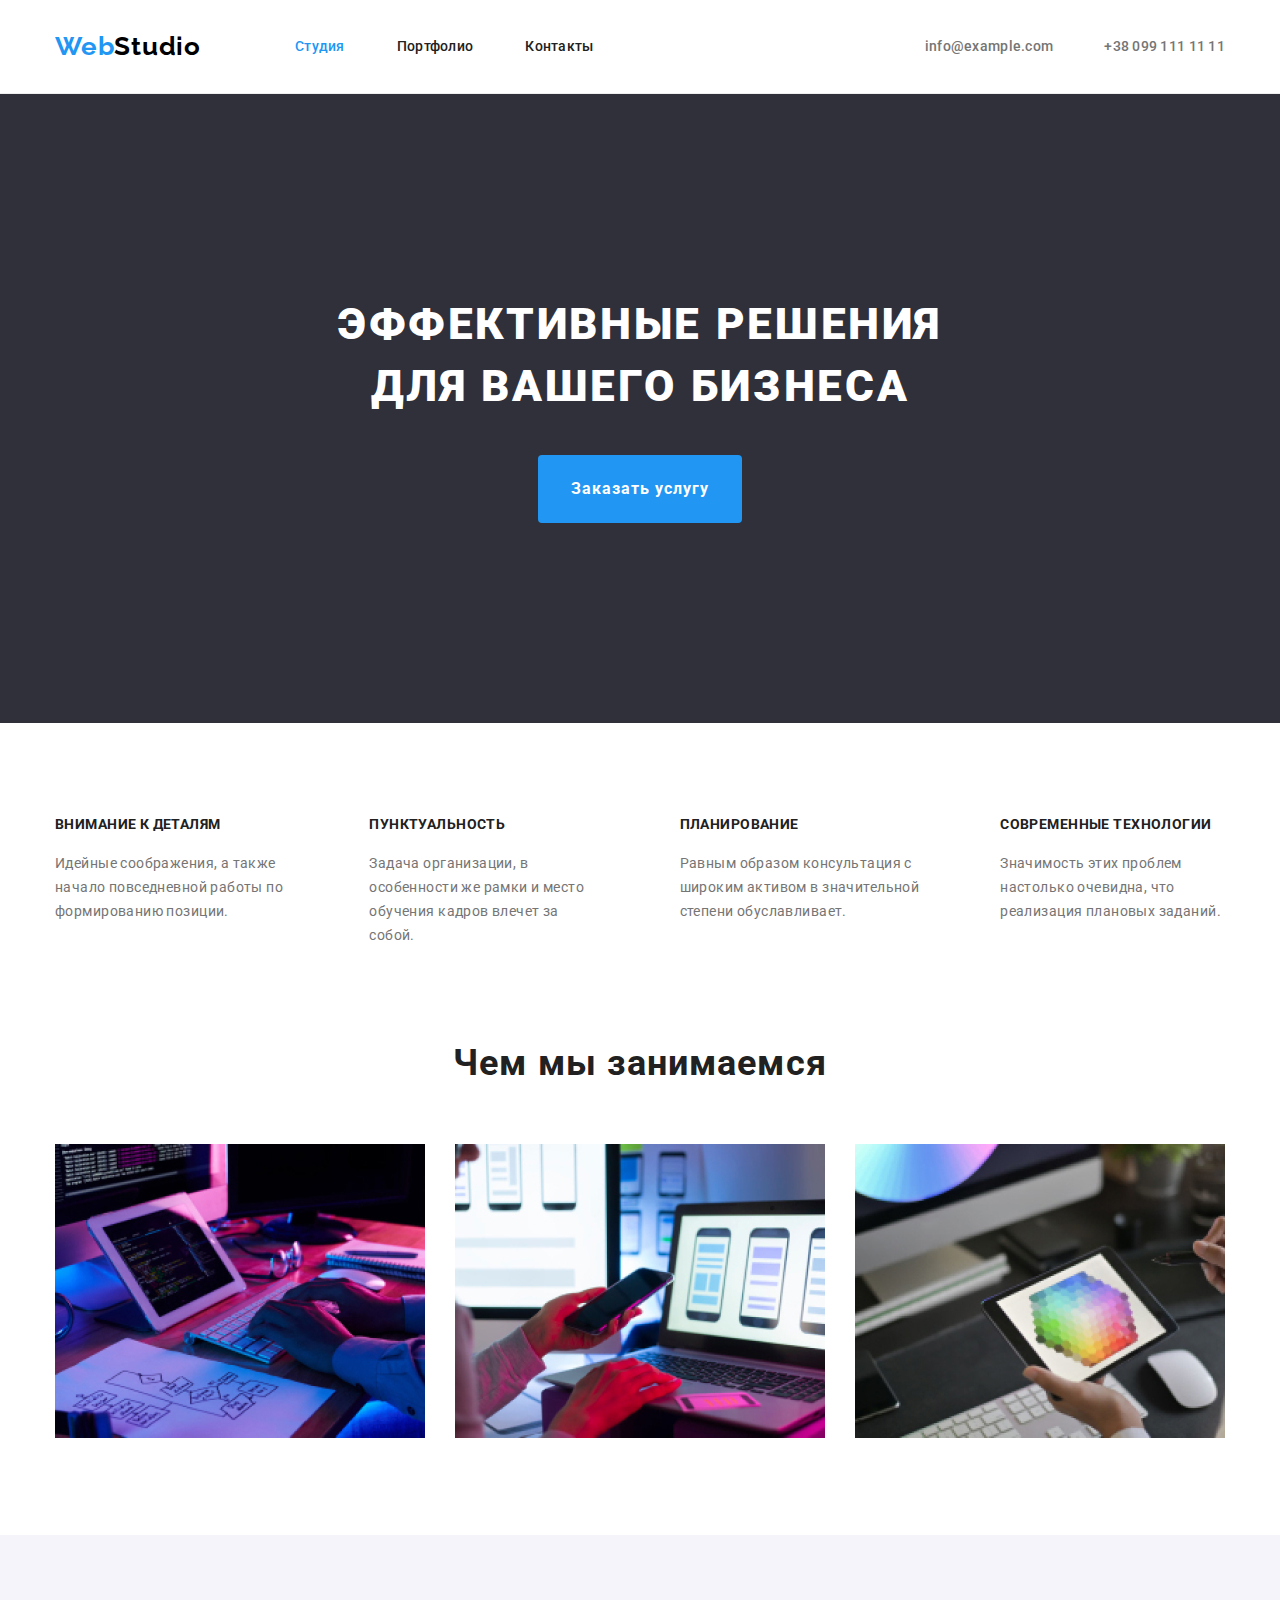
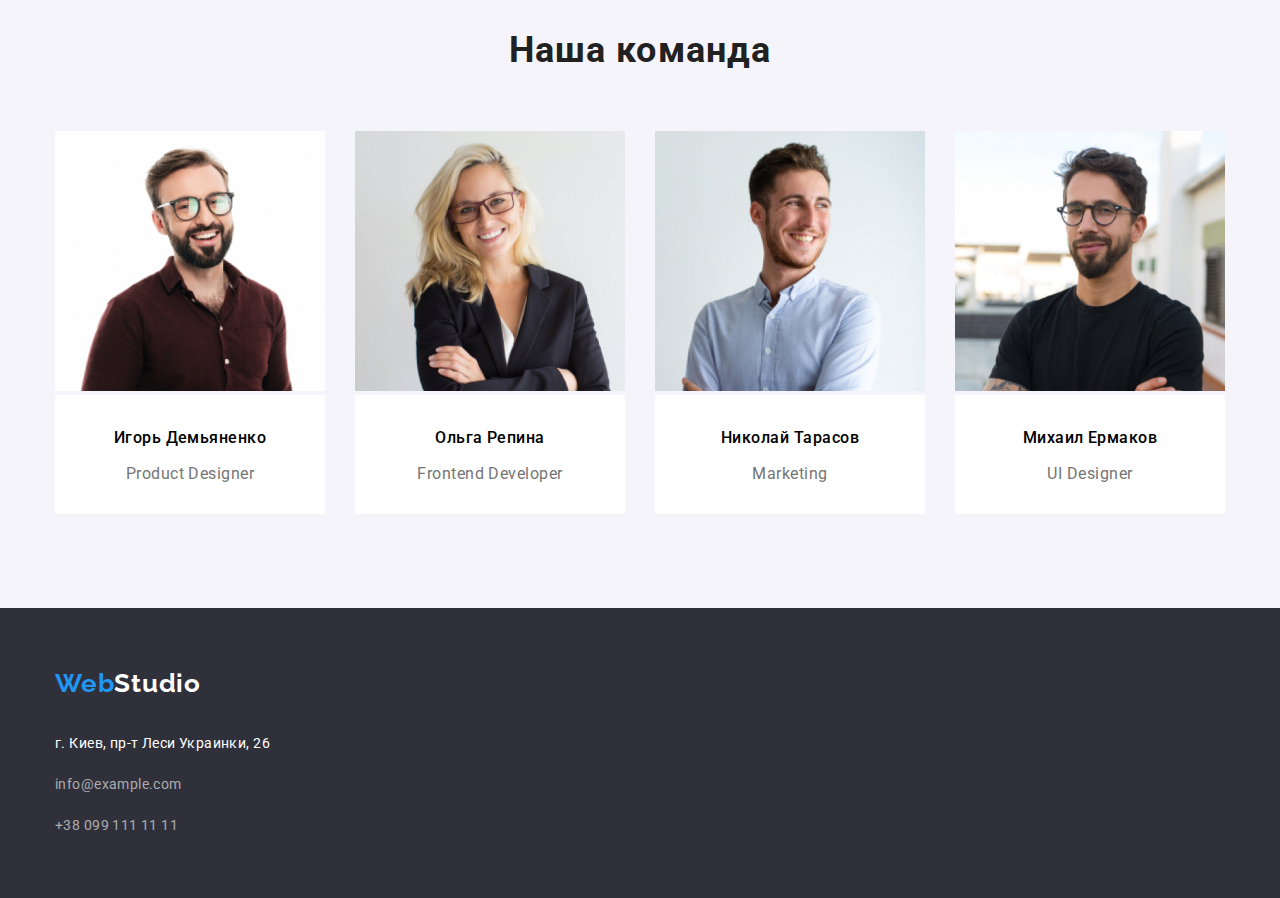
==== commit 190899ad: "Герой" ====
--- a/index.html
+++ b/index.html
@@ -34,10 +34,10 @@
     <main>
       <!--Герой-->
       <section class="hero">
-        <div class="container">
-          <h1 class="hero-title">Эффективные решения<br />для вашего бизнеса</h1>
-          <button class="hero-button">Заказать услугу</button>
-        </div>
+        <!-- <div class="container"> -->
+        <h1 class="hero-title">Эффективные решения<br />для вашего бизнеса</h1>
+        <button class="hero-button">Заказать услугу</button>
+        <!--</div>-->
       </section>
 
       <!--Наши преимущества-->
--- a/css/styles.css
+++ b/css/styles.css
@@ -144,14 +144,14 @@
   color: var(--white-color);
   letter-spacing: 0.06em;
   text-transform: uppercase;
-  text-align: center;
+  /*text-align: center;*/
 }
 
 .hero {
   padding-top: 200px;
   padding-bottom: 200px;
-  padding-right: 452px;
-  padding-left: 452px;
+  /*padding-right: 452px;
+  padding-left: 452px;*/
   text-align: center;
   background-color: #2f303a;
 }
